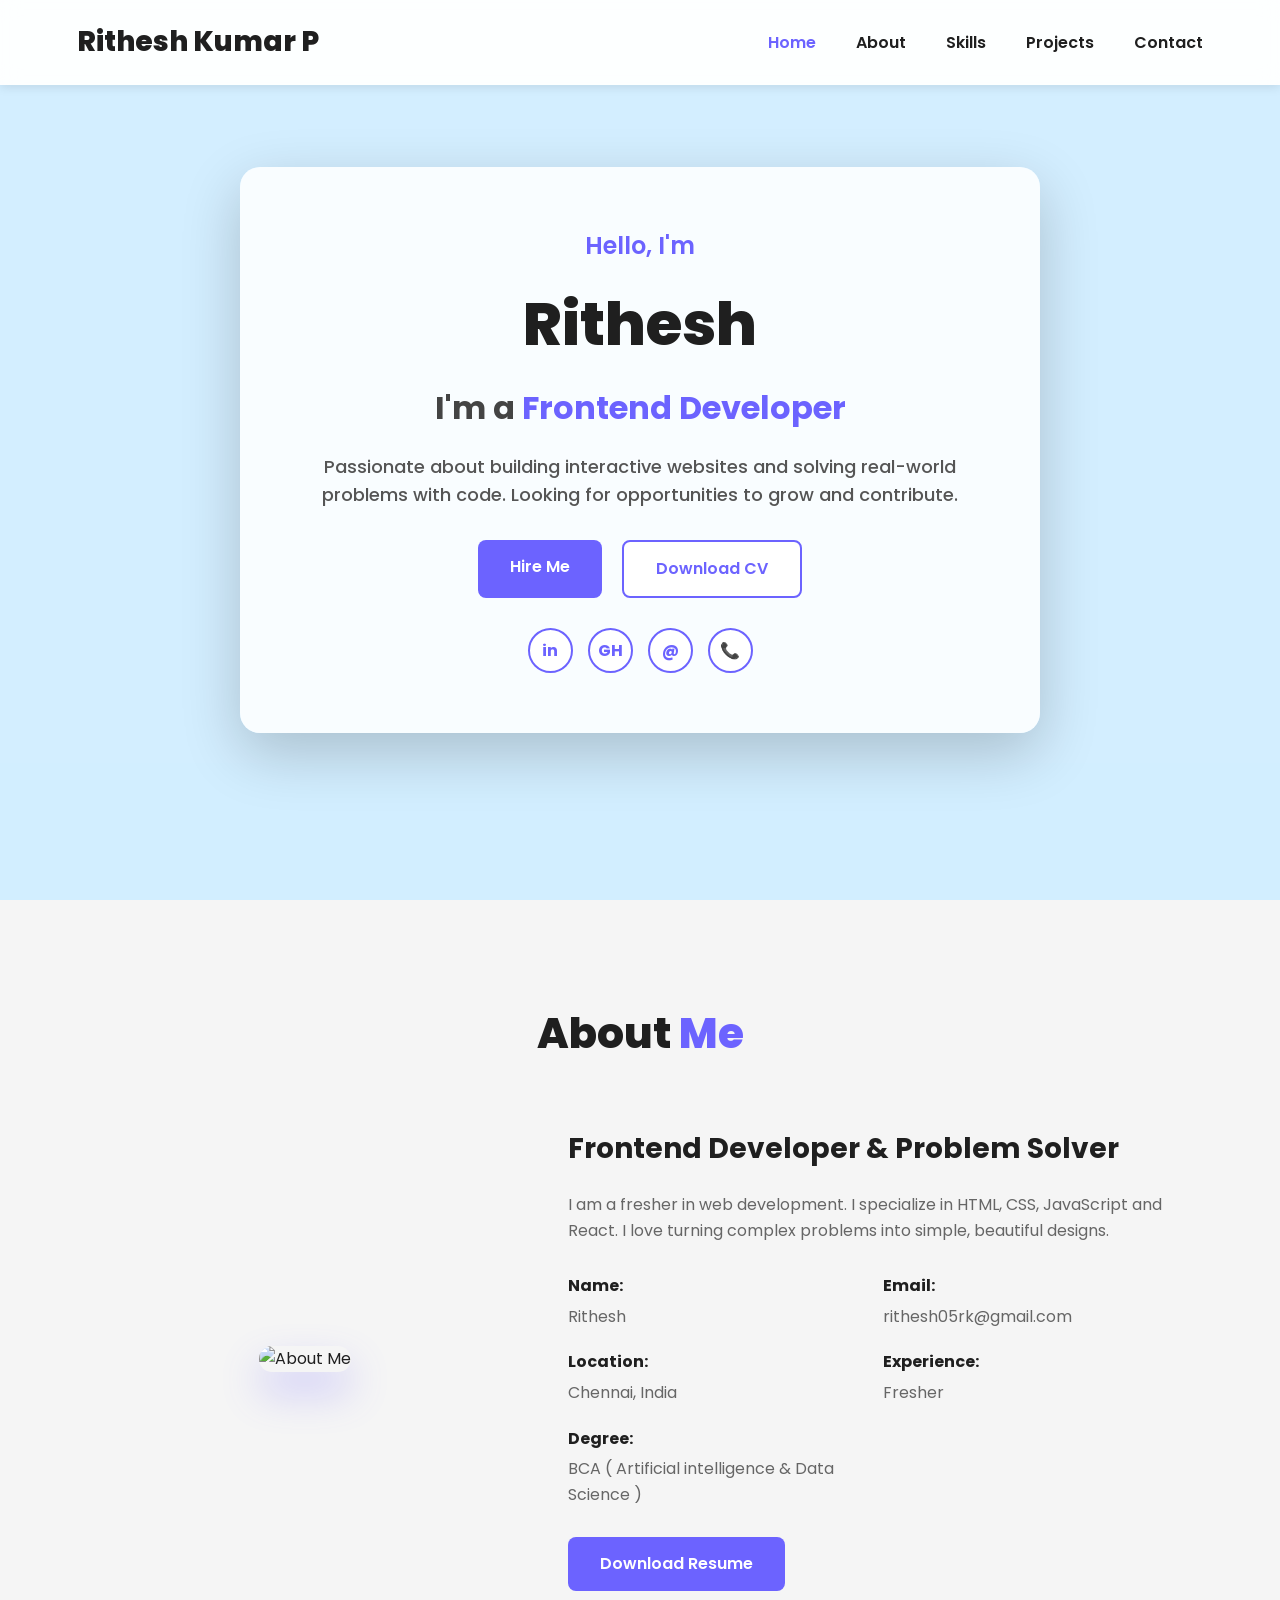
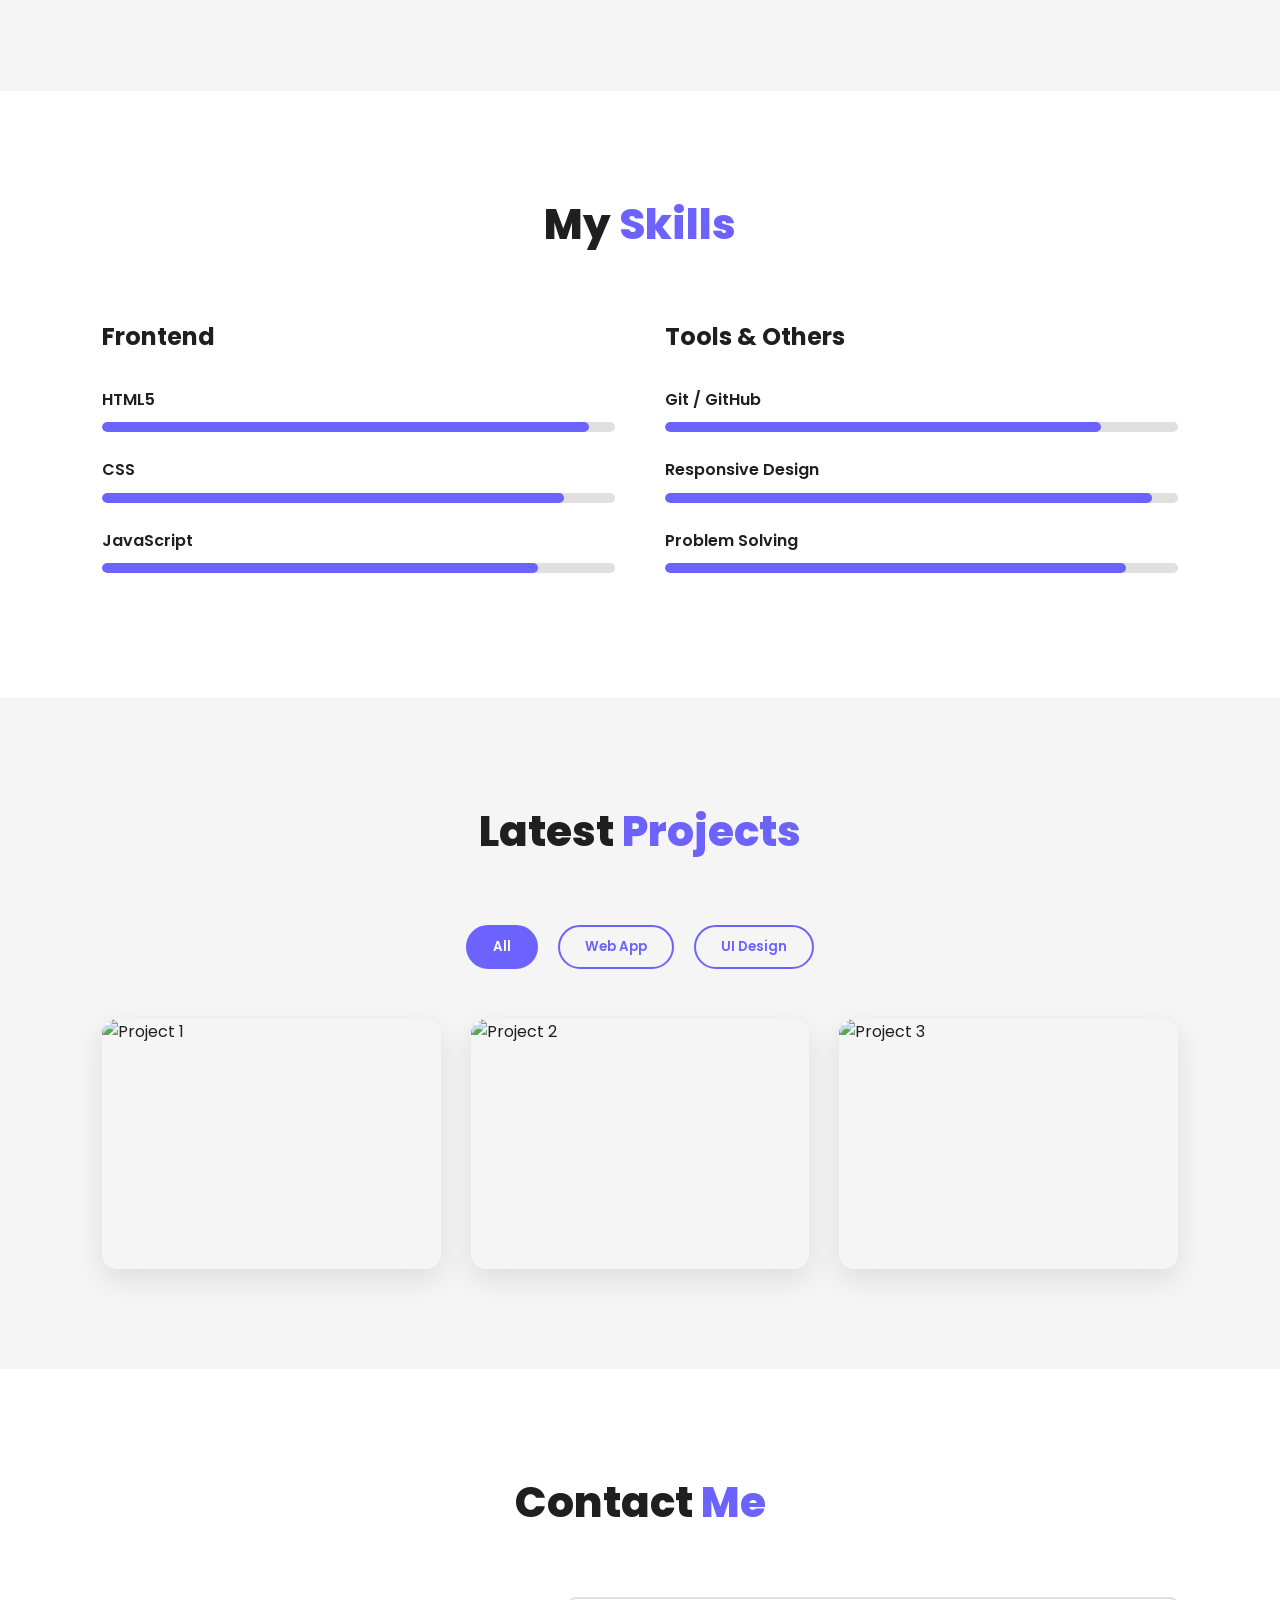
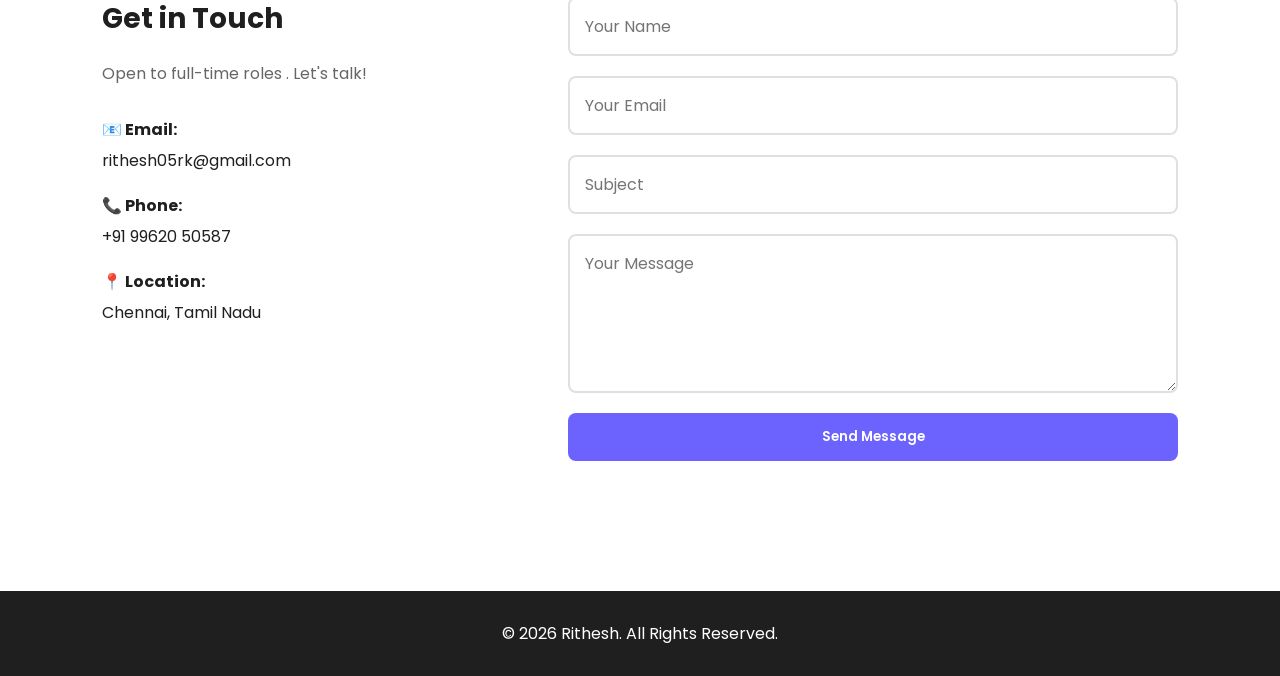
==== index.html @ 279b3d5c "files created'" ====
<!DOCTYPE html>
<html lang="en">
<head>
<meta charset="UTF-8">
<meta name="viewport" content="width=device-width, initial-scale=1.0">
<title>Rithesh - Portfolio</title>
<link rel="stylesheet" href="portfolio.css">
<link href="https://fonts.googleapis.com/css2?family=Poppins:wght@300;400;600;700;800&display=swap" rel="stylesheet">
</head>
<body>


<header>
  <nav>
    <div class="logo">Rithesh Kumar P</div>
    <ul class="nav-links" id="navLinks">
      <li><a href="#home">Home</a></li>
      <li><a href="#about">About</a></li>
      <li><a href="#skills">Skills</a></li>
      <li><a href="#projects">Projects</a></li>
      <li><a href="#contact">Contact</a></li>
    </ul>
    <div class="menu-toggle" id="menuToggle">
      <span></span>
      <span></span>
      <span></span>
    </div>
  </nav>
</header>


<section id="home" class="hero">
  <div class="hero-content">
    <div class="hero-text">
      <h3>Hello, I'm</h3>
      <h1>Rithesh</h1>
      <h2 class="typing-text">I'm a <span id="typing"></span></h2>
      <p>Passionate about building interactive websites and solving real-world problems with code. Looking for opportunities to grow and contribute.</p>
      <div class="hero-btns">
        <a href="#contact" class="btn-primary">Hire Me</a>
        <a href="C:\Users\Vy-Ventures\Downloads\Rithesh .pdf" download class="btn-secondary">Download CV</a>
      </div>
      <div class="social-icons">
        <a href="https://linkedin.com" target="_blank">in</a>
        <a href="https://share.google/DsCliqJvP8yyES0tQ" target="_blank">GH</a>
        <a href="mailto:rithesh05rk@gmail.com">@</a>
        <a href="tel:+919962050587">📞</a>
      </div>
    </div>
  </div>
</section>


<section id="about" class="about">
  <h2 class="section-title">About <span>Me</span></h2>
  <div class="about-content">
    <div class="about-img">
      <img src="c:\Users\Vy-Ventures\Documents\design.css\image\design.html\img\prof img\prof dp.jpg" alt="About Me">
    </div>
    <div class="about-text">
      <h3>Frontend Developer & Problem Solver</h3>
      <p>I am a fresher in web development. I specialize in HTML, CSS, JavaScript and React. I love turning complex problems into simple, beautiful designs.</p>
      
      <div class="info-grid">
        <div class="info-item"><strong>Name:</strong><span>Rithesh</span></div>
        <div class="info-item"><strong>Email:</strong><span>rithesh05rk@gmail.com</span></div>
        <div class="info-item"><strong>Location:</strong><span>Chennai, India</span></div>
        <div class="info-item"><strong>Experience:</strong><span>Fresher</span></div>
        <div class="info-item"><strong>Degree:</strong><span>BCA ( Artificial intelligence & Data Science )</span></div>
      </div>
      <a href="C:\Users\Vy-Ventures\Downloads\Rithesh .pdf" download class="btn-primary">Download Resume</a>
    </div>
  </div>
</section>


<section id="skills" class="skills">
  <h2 class="section-title">My <span>Skills</span></h2>
  <div class="skills-container">
    <div class="skill-box">
      <h3>Frontend</h3>
      <div class="skill-item">
        <p>HTML5</p>
        <div class="progress-bar"><div class="progress" style="width: 95%"></div></div>
      </div>
      <div class="skill-item">
        <p>CSS </p>
        <div class="progress-bar"><div class="progress" style="width: 90%"></div></div>
      </div>
      <div class="skill-item">
        <p>JavaScript</p>
        <div class="progress-bar"><div class="progress" style="width: 85%"></div></div>
      </div>
      
    </div>

    <div class="skill-box">
      <h3>Tools & Others</h3>
      <div class="skill-item">
        <p>Git / GitHub</p>
        <div class="progress-bar"><div class="progress" style="width: 85%"></div></div>
      </div>
      
      <div class="skill-item">
        <p>Responsive Design</p>
        <div class="progress-bar"><div class="progress" style="width: 95%"></div></div>
      </div>
      <div class="skill-item">
        <p>Problem Solving</p>
        <div class="progress-bar"><div class="progress" style="width: 90%"></div></div>
      </div>
    </div>
  </div>
</section>


<section id="projects" class="projects">
  <h2 class="section-title">Latest <span>Projects</span></h2>
  <div class="project-filter">
    <button class="filter-btn active" data-filter="all">All</button>
    <button class="filter-btn" data-filter="web">Web App</button>
    <button class="filter-btn" data-filter="design">UI Design</button>
  </div>
  
  <div class="project-grid">
    <div class="project-card" data-category="web">
      <img src="https://images.unsplash.com/photo-1551650975-87deedd944c3?q=80&w=600&auto=format&fit=crop" alt="Project 1">
      <div class="project-overlay">
        <h3>E-commerce Website</h3>
        <p>React, Firebase, Stripe. Full cart + payment flow built.</p>
        <div class="project-links">
          <a href="#" target="_blank">Live Demo</a>
          <a href="#" target="_blank">GitHub</a>
        </div>
      </div>
    </div>

    <div class="project-card" data-category="web">
      <img src="https://images.unsplash.com/photo-1460925895917-afdab827c52f?q=80&w=600&auto=format&fit=crop" alt="Project 2">
      <div class="project-overlay">
        <h3>Building Materials Site</h3>
        <p>HTML, CSS, JS. SPEC style header + carousel. 95 PageSpeed.</p>
        <div class="project-links">
          <a href="#" target="_blank">Live Demo</a>
          <a href="#" target="_blank">GitHub</a>
        </div>
      </div>
    </div>

    <div class="project-card" data-category="design">
      <img src="https://images.unsplash.com/photo-1581291518857-4e27b48ff24e?q=80&w=600&auto=format&fit=crop" alt="Project 3">
      <div class="project-overlay">
        <h3>Food Delivery App UI</h3>
        <p>Figma design. 20+ screens. Client approved.</p>
        <div class="project-links">
          <a href="#" target="_blank">Figma Link</a>
        </div>
      </div>
    </div>
  </div>
</section>


<section id="contact" class="contact">
  <h2 class="section-title">Contact <span>Me</span></h2>
  <div class="contact-container">
    <div class="contact-info">
      <h3>Get in Touch</h3>
      <p>Open to full-time roles . Let's talk!</p>
      <div class="contact-item"><strong>📧 Email:</strong><span>rithesh05rk@gmail.com</span></div>
      <div class="contact-item"><strong>📞 Phone:</strong><span>+91 99620 50587</span></div>
      <div class="contact-item"><strong>📍 Location:</strong><span>Chennai, Tamil Nadu</span></div>
    </div>
    
    <form class="contact-form" id="contactForm">
      <input type="text" placeholder="Your Name" required>
      <input type="email" placeholder="Your Email" required>
      <input type="text" placeholder="Subject" required>
      <textarea placeholder="Your Message" rows="5" required></textarea>
      <button type="submit" class="btn-primary">Send Message</button>
      <p id="formStatus"></p>
    </form>
  </div>
</section>


<footer>
  <p>© 2026 Rithesh. All Rights Reserved.</p>
  <div class="back-to-top" id="backToTop">↑</div>
</footer>
<script src="portfolio.js"></script>


</body>
</html>
---- portfolio.css ----
* {margin: 0; padding: 0; box-sizing: border-box; font-family: 'Poppins', sans-serif;}
:root {
  --primary: #6C63FF;
  --light-blue: #6CC7FF;
  --dark: #1F1F1F;
  --light: #F5F5F5;
  --gray: #666;
  --white: #FFFFFF;
}
html {scroll-behavior: smooth;}
body {background: var(--white); color: var(--dark); line-height: 1.6;}
img {max-width: 100%; display: block;}
section {padding: 100px 8%;}
.section-title {text-align: center; font-size: 42px; font-weight: 800; margin-bottom: 60px;}
.section-title span {color: var(--primary);}
.btn-primary {
  background: var(--primary); color: var(--white); padding: 14px 32px; border-radius: 8px;
  text-decoration: none; font-weight: 600; display: inline-block; border: none; cursor: pointer; transition: 0.3s;
}
.btn-primary:hover {background: #5548e8; transform: translateY(-2px);}
.btn-secondary {
  background: rgba(255,255,255,0.9); color: var(--primary); padding: 14px 32px; border-radius: 8px;
  text-decoration: none; font-weight: 600; display: inline-block; border: 2px solid var(--primary); transition: 0.3s;
}
.btn-secondary:hover {background: var(--primary); color: var(--white);}


header {
  position: fixed; top: 0; width: 100%; 
  background: rgba(255,255,255,0.95); 
  backdrop-filter: blur(10px); 
  z-index: 1000; 
  box-shadow: 0 2px 10px rgba(0,0,0,0.1);
}
nav {display: flex; justify-content: space-between; align-items: center; padding: 20px 6%;}
.logo {font-size: 28px; font-weight: 800;}
.logo span {color: var(--primary);}
.nav-links {display: flex; list-style: none; gap: 40px;}
.nav-links a {text-decoration: none; color: var(--dark); font-weight: 600; transition: 0.3s;}
.nav-links a:hover,.nav-links a.active {color: var(--primary);}
.menu-toggle {display: none; flex-direction: column; cursor: pointer;}
.menu-toggle span {width: 25px; height: 3px; background: var(--dark); margin: 3px 0; transition: 0.3s;}


.hero {
  min-height: 100vh;
  display: flex;
  align-items: center;
  padding-top: 100px;
  position: relative;
  overflow: hidden;
}

.hero::before {
  content: '';
  position: absolute;
  inset: 0;
  background: url('https://images.unsplash.com/photo-1555066931-4365d14bab8c?q=80&w=1920&auto=format&fit=crop') no-repeat center center/cover;
  z-index: -2;
}

.hero::after {
  content: '';
  position: absolute;
  inset: 0;
  background: rgba(108, 199, 255, 0.3); 
  z-index: -1;
}

.hero-content {
  display: grid; 
  grid-template-columns: 1fr;
  width: 100%;
  position: relative;
  z-index: 1;
  text-align: center;
  max-width: 800px;
  margin: 0 auto;
  background: rgba(255,255,255,0.85);
  padding: 60px 40px;
  border-radius: 20px;
  backdrop-filter: blur(5px);
  box-shadow: 0 20px 60px rgba(0,0,0,0.2);
}

.hero-text h3 {font-size: 24px; color: var(--primary); font-weight: 600;}
.hero-text h1 {font-size: 60px; font-weight: 800; margin: 10px 0; color: var(--dark);}
.hero-text h2 {font-size: 32px; color: #444; margin-bottom: 20px;}
.typing-text span {color: var(--primary);}
.hero-text p {
  margin-bottom: 30px; 
  color: #555; 
  font-weight: 500; 
  font-size: 18px;
}
.hero-btns {display: flex; gap: 20px; margin-bottom: 30px; justify-content: center; flex-wrap: wrap;}
.social-icons {display: flex; gap: 15px; justify-content: center;}
.social-icons a {
  width: 45px; height: 45px; border: 2px solid var(--primary); border-radius: 50%;
  display: flex; align-items: center; justify-content: center; text-decoration: none;
  color: var(--primary); font-weight: 700; transition: 0.3s; background: var(--white);
}
.social-icons a:hover {background: var(--primary); color: var(--white);}


.about {background: var(--light);}
.about-content {display: grid; grid-template-columns: 1fr 1.5fr; gap: 60px; align-items: center;}
.about-img {
  overflow: hidden;
  border-radius: 20px;
  max-width: 400px;
  margin: 0 auto;
  box-shadow: 0 20px 40px rgba(108,99,255,0.3);
}
.about-img img {
  width: 100%;
  height: 100%;
  object-fit: contain;
  
}
.about-text h3 {font-size: 28px; margin-bottom: 20px;}
.about-text p {color: var(--gray); margin-bottom: 30px;}
.info-grid {display: grid; grid-template-columns: 1fr 1fr; gap: 20px; margin-bottom: 30px;}
.info-item strong {display: block; color: var(--dark); margin-bottom: 5px;}
.info-item span {color: var(--gray);}

.skills-container {display: grid; grid-template-columns: 1fr 1fr; gap: 50px;}
.skill-box h3 {font-size: 24px; margin-bottom: 30px;}
.skill-item {margin-bottom: 25px;}
.skill-item p {font-weight: 600; margin-bottom: 10px;}
.progress-bar {width: 100%; height: 10px; background: #e0e0e0; border-radius: 10px; overflow: hidden;}
.progress {height: 100%; background: var(--primary); border-radius: 10px; transition: width 1s ease;}


.projects {background: var(--light);}
.project-filter {display: flex; justify-content: center; gap: 20px; margin-bottom: 50px; flex-wrap: wrap;}
.filter-btn {
  padding: 10px 25px; border: 2px solid var(--primary); background: transparent;
  color: var(--primary); border-radius: 25px; cursor: pointer; font-weight: 600; transition: 0.3s;
}
.filter-btn.active,.filter-btn:hover {background: var(--primary); color: var(--white);}
.project-grid {display: grid; grid-template-columns: repeat(auto-fit, minmax(300px, 1fr)); gap: 30px;}
.project-card {position: relative; border-radius: 15px; overflow: hidden; box-shadow: 0 10px 30px rgba(0,0,0,0.1);}
.project-card img {width: 100%; height: 250px; object-fit: cover;}
.project-overlay {
  position: absolute; inset: 0; background: rgba(108,99,255,0.95); color: var(--white);
  display: flex; flex-direction: column; justify-content: center; align-items: center;
  opacity: 0; transition: 0.3s; padding: 20px; text-align: center;
}
.project-card:hover.project-overlay {opacity: 1;}
.project-overlay h3 {font-size: 24px; margin-bottom: 10px;}
.project-overlay p {margin-bottom: 20px; font-size: 14px;}
.project-links {display: flex; gap: 15px;}
.project-links a {
  padding: 8px 20px; background: var(--white); color: var(--primary);
  text-decoration: none; border-radius: 5px; font-weight: 600; font-size: 14px;
}


.contact-container {display: grid; grid-template-columns: 1fr 1.5fr; gap: 60px;}
.contact-info h3 {font-size: 28px; margin-bottom: 20px;}
.contact-info p {color: var(--gray); margin-bottom: 30px;}
.contact-item {margin-bottom: 20px;}
.contact-item strong {display: block; margin-bottom: 5px;}
.contact-form {display: flex; flex-direction: column; gap: 20px;}
.contact-form input,.contact-form textarea {
  padding: 15px; border: 2px solid #e0e0e0; border-radius: 8px; font-size: 16px; font-family: inherit;
}
.contact-form input:focus,.contact-form textarea:focus {outline: none; border-color: var(--primary);}
#formStatus {color: var(--primary); font-weight: 600; margin-top: 10px;}


footer {background: var(--dark); color: var(--white); text-align: center; padding: 30px 8%; position: relative;}
.back-to-top {
  position: absolute; right: 8%; top: -25px; width: 50px; height: 50px; background: var(--primary);
  border-radius: 50%; display: flex; align-items: center; justify-content: center;
  font-size: 24px; cursor: pointer; transition: 0.3s; opacity: 0;
}
.back-to-top:hover {transform: translateY(-5px);}


@media (max-width: 991px) {
 .menu-toggle {display: flex;}
 .nav-links {
    position: absolute; top: 100%; left: 0; width: 100%; background: var(--white);
    flex-direction: column; padding: 20px; box-shadow: 0 10px 20px rgba(0,0,0,0.1);
    transform: translateY(-150%); transition: 0.3s;
  }
 .nav-links.active {transform: translateY(0);}
 .about-content,.skills-container,.contact-container {grid-template-columns: 1fr;}
 .hero-text h1 {font-size: 42px;}
 .hero-text h2 {font-size: 24px;}
  section {padding: 80px 5%;}
 .info-grid {grid-template-columns: 1fr;}
 .hero-content {padding: 40px 25px;}
}

@media (max-width: 576px) {
 .hero-text h1 {font-size: 36px;}
 .hero-text h2 {font-size: 20px;}
 .hero-btns {flex-direction: column; align-items: center;}
 .section-title {font-size: 32px;}
 .hero-content {padding: 30px 20px;}
}
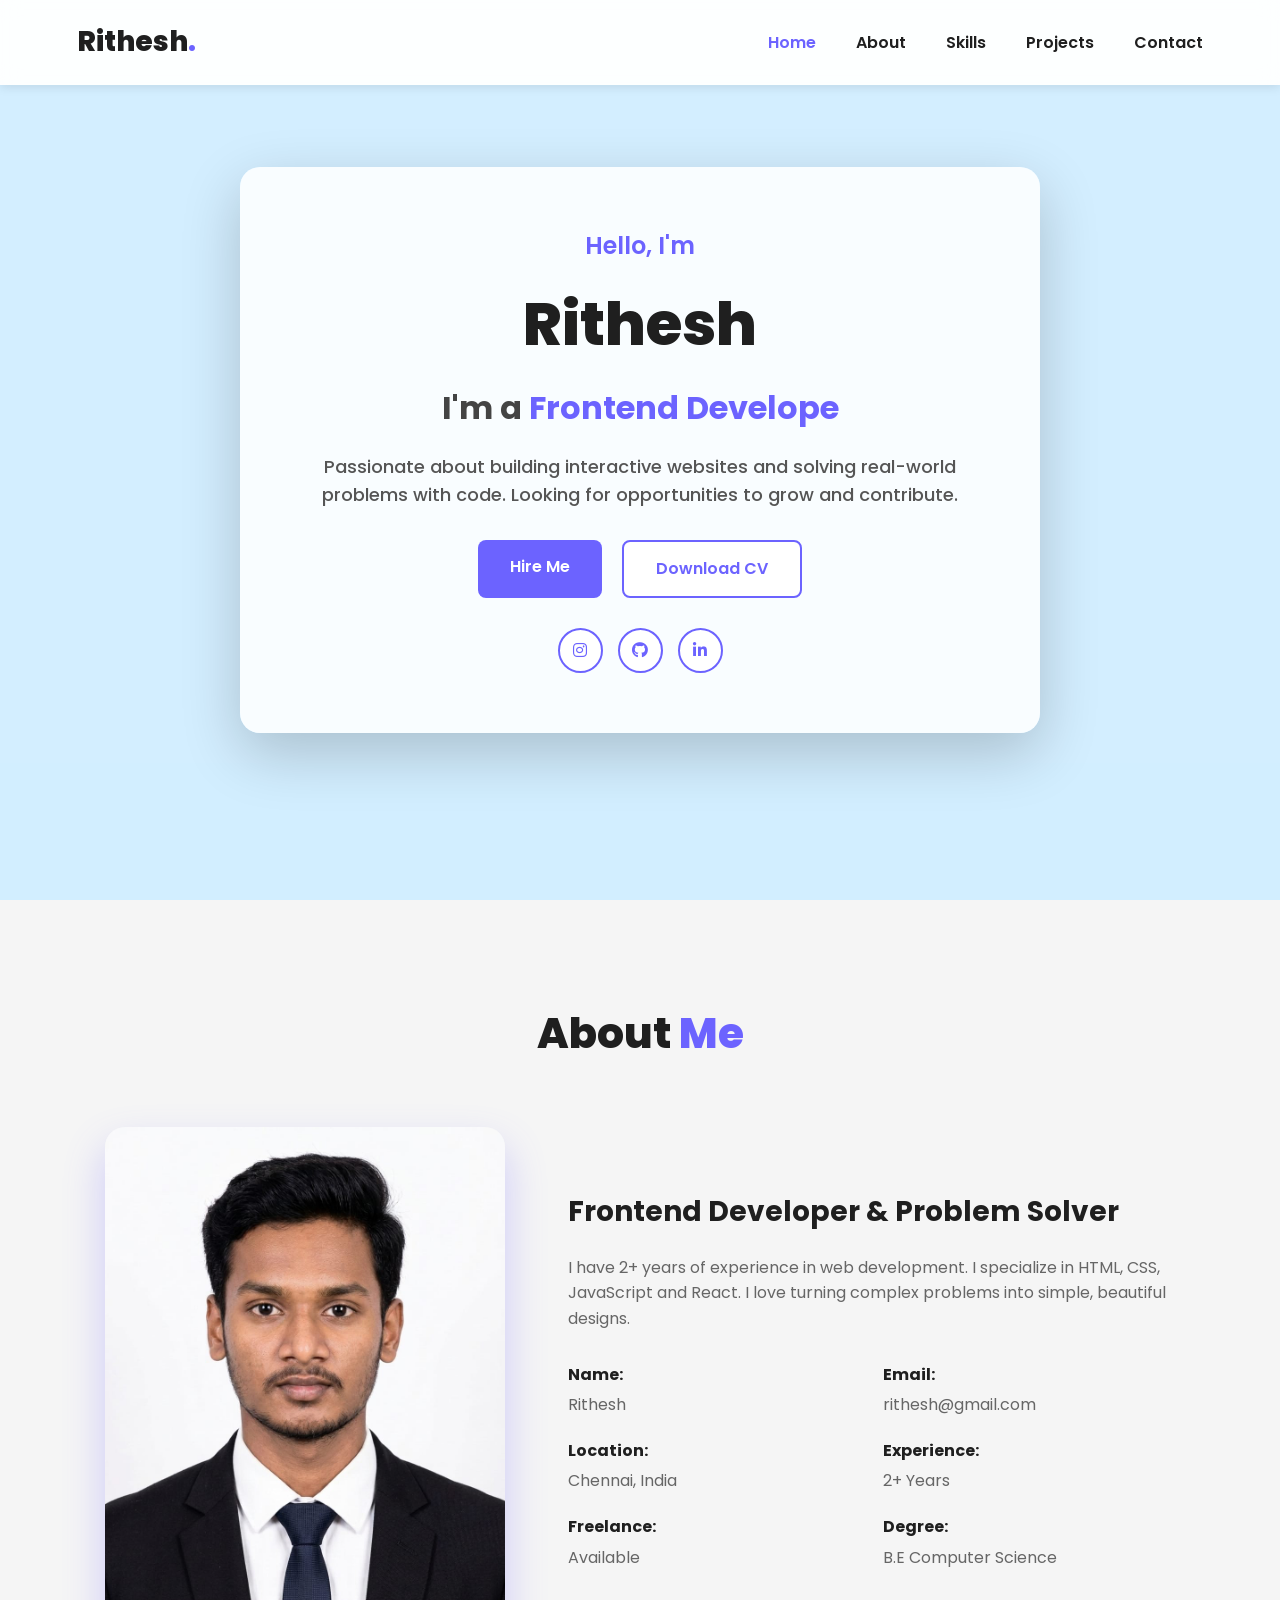
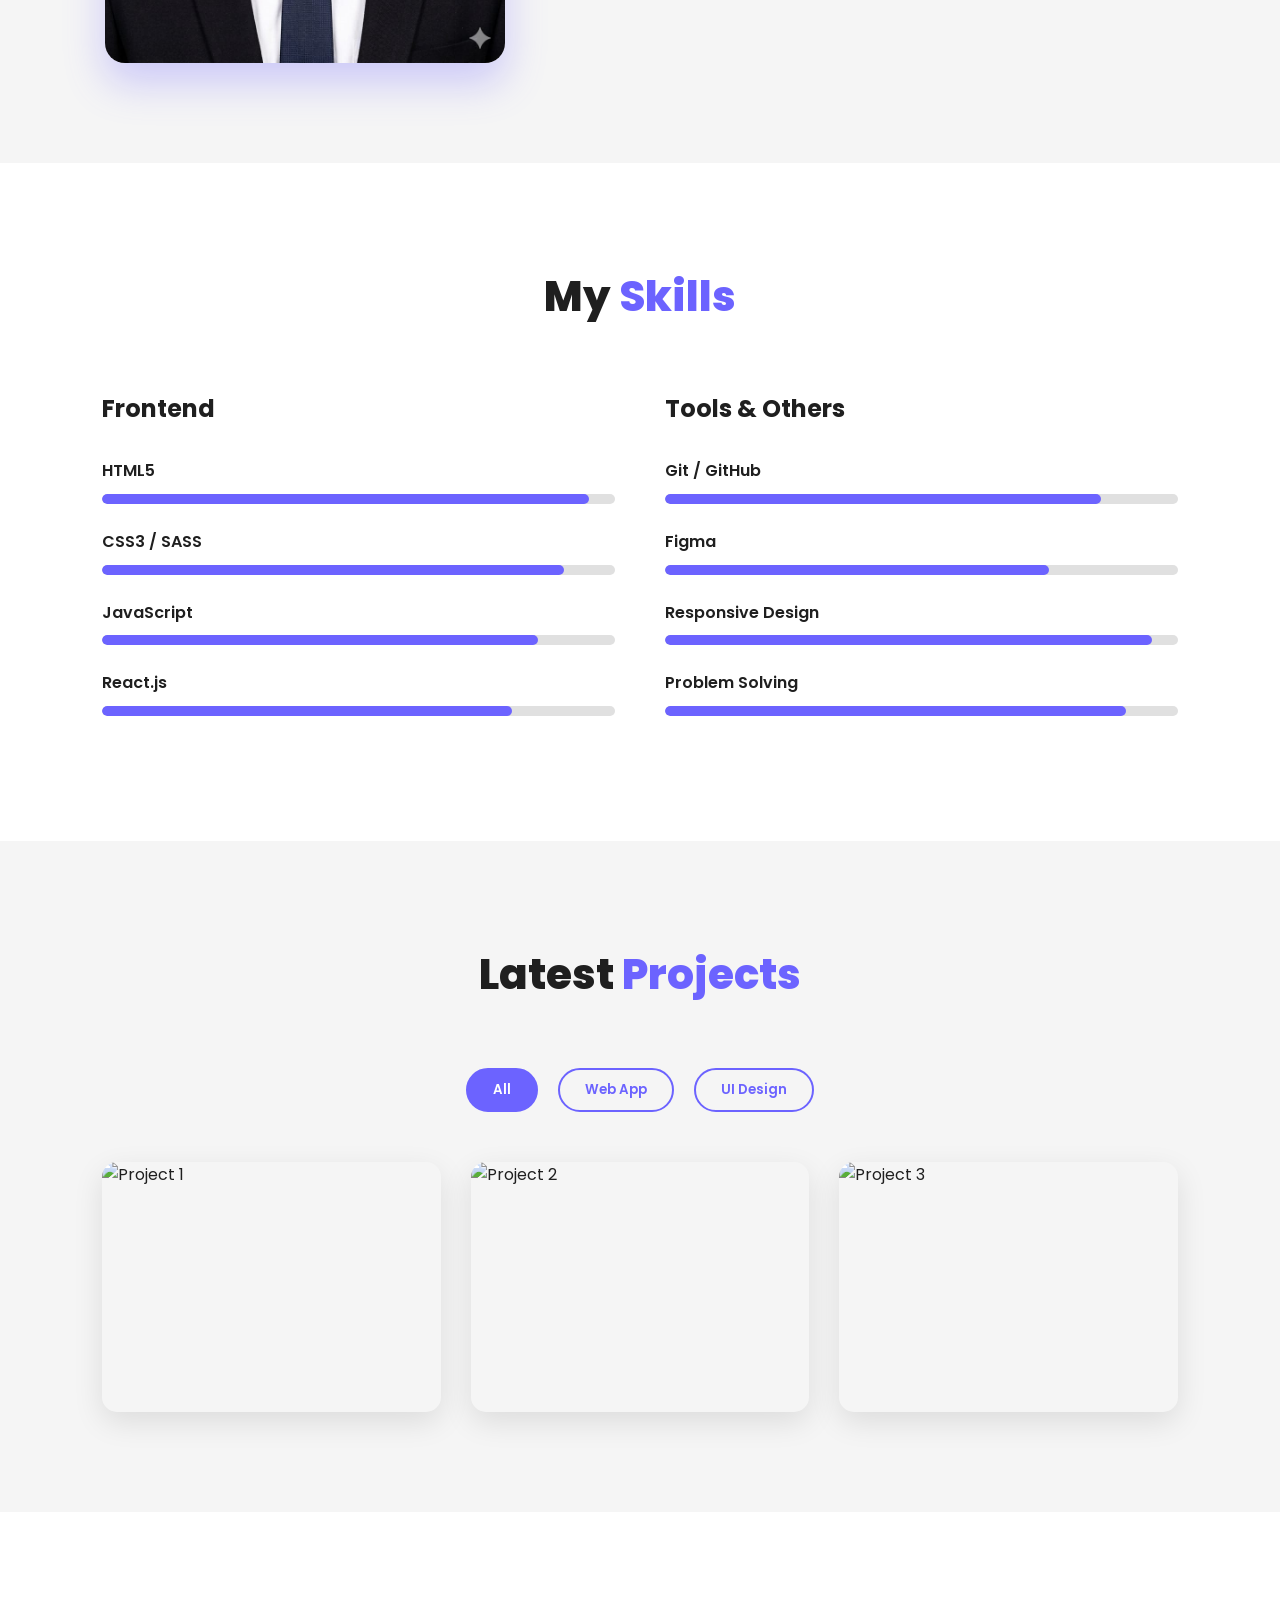
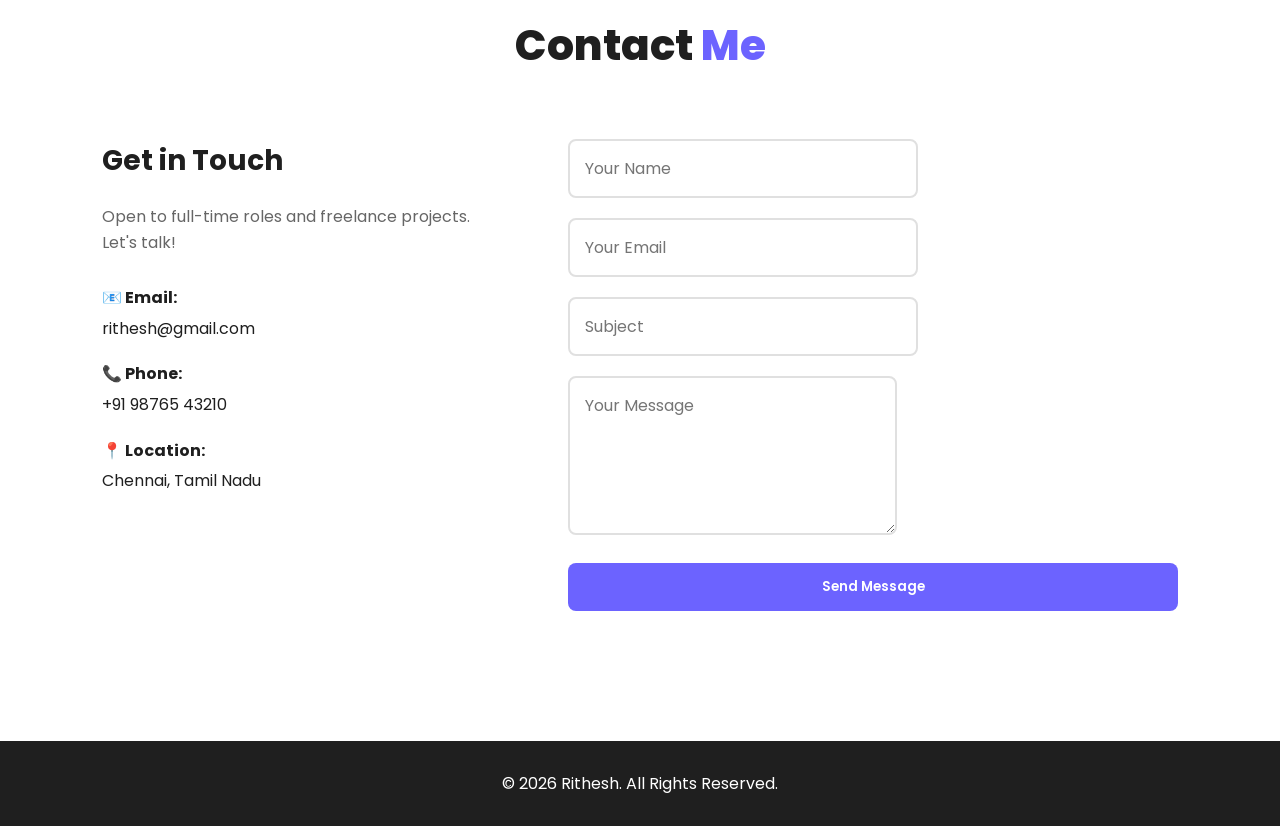
==== commit f794ce28: "updated" ====
--- a/index.html
+++ b/index.html
@@ -6,13 +6,15 @@
 <title>Rithesh - Portfolio</title>
 <link rel="stylesheet" href="portfolio.css">
 <link href="https://fonts.googleapis.com/css2?family=Poppins:wght@300;400;600;700;800&display=swap" rel="stylesheet">
+
+<link rel="stylesheet" href="https://cdnjs.cloudflare.com/ajax/libs/font-awesome/6.5.1/css/all.min.css">
 </head>
 <body>
 
 
 <header>
   <nav>
-    <div class="logo">Rithesh Kumar P</div>
+    <div class="logo">Rithesh<span>.</span></div>
     <ul class="nav-links" id="navLinks">
       <li><a href="#home">Home</a></li>
       <li><a href="#about">About</a></li>
@@ -38,13 +40,19 @@
       <p>Passionate about building interactive websites and solving real-world problems with code. Looking for opportunities to grow and contribute.</p>
       <div class="hero-btns">
         <a href="#contact" class="btn-primary">Hire Me</a>
-        <a href="C:\Users\Vy-Ventures\Downloads\Rithesh .pdf" download class="btn-secondary">Download CV</a>
+        <a href="C:\Users\Vy-Ventures\Downloads\Rithesh  (5).pdf" download class="btn-secondary">Download CV</a>
       </div>
       <div class="social-icons">
-        <a href="https://linkedin.com" target="_blank">in</a>
-        <a href="https://share.google/DsCliqJvP8yyES0tQ" target="_blank">GH</a>
-        <a href="mailto:rithesh05rk@gmail.com">@</a>
-        <a href="tel:+919962050587">📞</a>
+       
+        <a href="https://www.instagram.com/rithez_07?igsh=MXFleWNiZ24waTYzaQ==" target="_blank" title="Instagram">
+          <i class="fab fa-instagram"></i>
+        </a>
+        <a href="https://ritheshkumar5.github.io/MyPortfolio/" target="_blank" title="GitHub">
+          <i class="fab fa-github"></i>
+        </a>
+        <a href="https://linkedin.com/in/rithesh" target="_blank" title="LinkedIn">
+          <i class="fab fa-linkedin-in"></i>
+        </a>
       </div>
     </div>
   </div>
@@ -55,21 +63,20 @@
   <h2 class="section-title">About <span>Me</span></h2>
   <div class="about-content">
     <div class="about-img">
-      <img src="c:\Users\Vy-Ventures\Documents\design.css\image\design.html\img\prof img\prof dp.jpg" alt="About Me">
+      <img src="prof img\prof dp.jpg" alt="About Me">
     </div>
     <div class="about-text">
       <h3>Frontend Developer & Problem Solver</h3>
-      <p>I am a fresher in web development. I specialize in HTML, CSS, JavaScript and React. I love turning complex problems into simple, beautiful designs.</p>
-      
+      <p>I have 2+ years of experience in web development. I specialize in HTML, CSS, JavaScript and React. I love turning complex problems into simple, beautiful designs.</p>
+
       <div class="info-grid">
         <div class="info-item"><strong>Name:</strong><span>Rithesh</span></div>
-        <div class="info-item"><strong>Email:</strong><span>rithesh05rk@gmail.com</span></div>
+        <div class="info-item"><strong>Email:</strong><span>rithesh@gmail.com</span></div>
         <div class="info-item"><strong>Location:</strong><span>Chennai, India</span></div>
-        <div class="info-item"><strong>Experience:</strong><span>Fresher</span></div>
-        <div class="info-item"><strong>Degree:</strong><span>BCA ( Artificial intelligence & Data Science )</span></div>
-      </div>
-      <a href="C:\Users\Vy-Ventures\Downloads\Rithesh .pdf" download class="btn-primary">Download Resume</a>
-    </div>
+        <div class="info-item"><strong>Experience:</strong><span>2+ Years</span></div>
+        <div class="info-item"><strong>Freelance:</strong><span>Available</span></div>
+        <div class="info-item"><strong>Degree:</strong><span>B.E Computer Science</span></div>
+      
   </div>
 </section>
 
@@ -84,14 +91,17 @@
         <div class="progress-bar"><div class="progress" style="width: 95%"></div></div>
       </div>
       <div class="skill-item">
-        <p>CSS </p>
+        <p>CSS3 / SASS</p>
         <div class="progress-bar"><div class="progress" style="width: 90%"></div></div>
       </div>
       <div class="skill-item">
         <p>JavaScript</p>
         <div class="progress-bar"><div class="progress" style="width: 85%"></div></div>
       </div>
-      
+      <div class="skill-item">
+        <p>React.js</p>
+        <div class="progress-bar"><div class="progress" style="width: 80%"></div></div>
+      </div>
     </div>
 
     <div class="skill-box">
@@ -100,7 +110,10 @@
         <p>Git / GitHub</p>
         <div class="progress-bar"><div class="progress" style="width: 85%"></div></div>
       </div>
-      
+      <div class="skill-item">
+        <p>Figma</p>
+        <div class="progress-bar"><div class="progress" style="width: 75%"></div></div>
+      </div>
       <div class="skill-item">
         <p>Responsive Design</p>
         <div class="progress-bar"><div class="progress" style="width: 95%"></div></div>
@@ -121,7 +134,7 @@
     <button class="filter-btn" data-filter="web">Web App</button>
     <button class="filter-btn" data-filter="design">UI Design</button>
   </div>
-  
+
   <div class="project-grid">
     <div class="project-card" data-category="web">
       <img src="https://images.unsplash.com/photo-1551650975-87deedd944c3?q=80&w=600&auto=format&fit=crop" alt="Project 1">
@@ -160,23 +173,35 @@
   </div>
 </section>
 
-
 <section id="contact" class="contact">
   <h2 class="section-title">Contact <span>Me</span></h2>
   <div class="contact-container">
     <div class="contact-info">
       <h3>Get in Touch</h3>
-      <p>Open to full-time roles . Let's talk!</p>
-      <div class="contact-item"><strong>📧 Email:</strong><span>rithesh05rk@gmail.com</span></div>
-      <div class="contact-item"><strong>📞 Phone:</strong><span>+91 99620 50587</span></div>
+      <p>Open to full-time roles and freelance projects. Let's talk!</p>
+      <div class="contact-item"><strong>📧 Email:</strong><span>rithesh@gmail.com</span></div>
+      <div class="contact-item"><strong>📞 Phone:</strong><span>+91 98765 43210</span></div>
       <div class="contact-item"><strong>📍 Location:</strong><span>Chennai, Tamil Nadu</span></div>
     </div>
+
     
-    <form class="contact-form" id="contactForm">
-      <input type="text" placeholder="Your Name" required>
-      <input type="email" placeholder="Your Email" required>
-      <input type="text" placeholder="Subject" required>
-      <textarea placeholder="Your Message" rows="5" required></textarea>
+    <form class="contact-form" id="contactForm" novalidate>
+      <div class="form-group">
+        <input type="text" id="name" placeholder="Your Name">
+        <span class="error-msg" id="nameError"></span>
+      </div>
+      <div class="form-group">
+        <input type="email" id="email" placeholder="Your Email">
+        <span class="error-msg" id="emailError"></span>
+      </div>
+      <div class="form-group">
+        <input type="text" id="subject" placeholder="Subject">
+        <span class="error-msg" id="subjectError"></span>
+      </div>
+      <div class="form-group">
+        <textarea id="message" placeholder="Your Message" rows="5"></textarea>
+        <span class="error-msg" id="messageError"></span>
+      </div>
       <button type="submit" class="btn-primary">Send Message</button>
       <p id="formStatus"></p>
     </form>
@@ -188,8 +213,7 @@
   <p>© 2026 Rithesh. All Rights Reserved.</p>
   <div class="back-to-top" id="backToTop">↑</div>
 </footer>
+
 <script src="portfolio.js"></script>
-
-
 </body>
 </html>
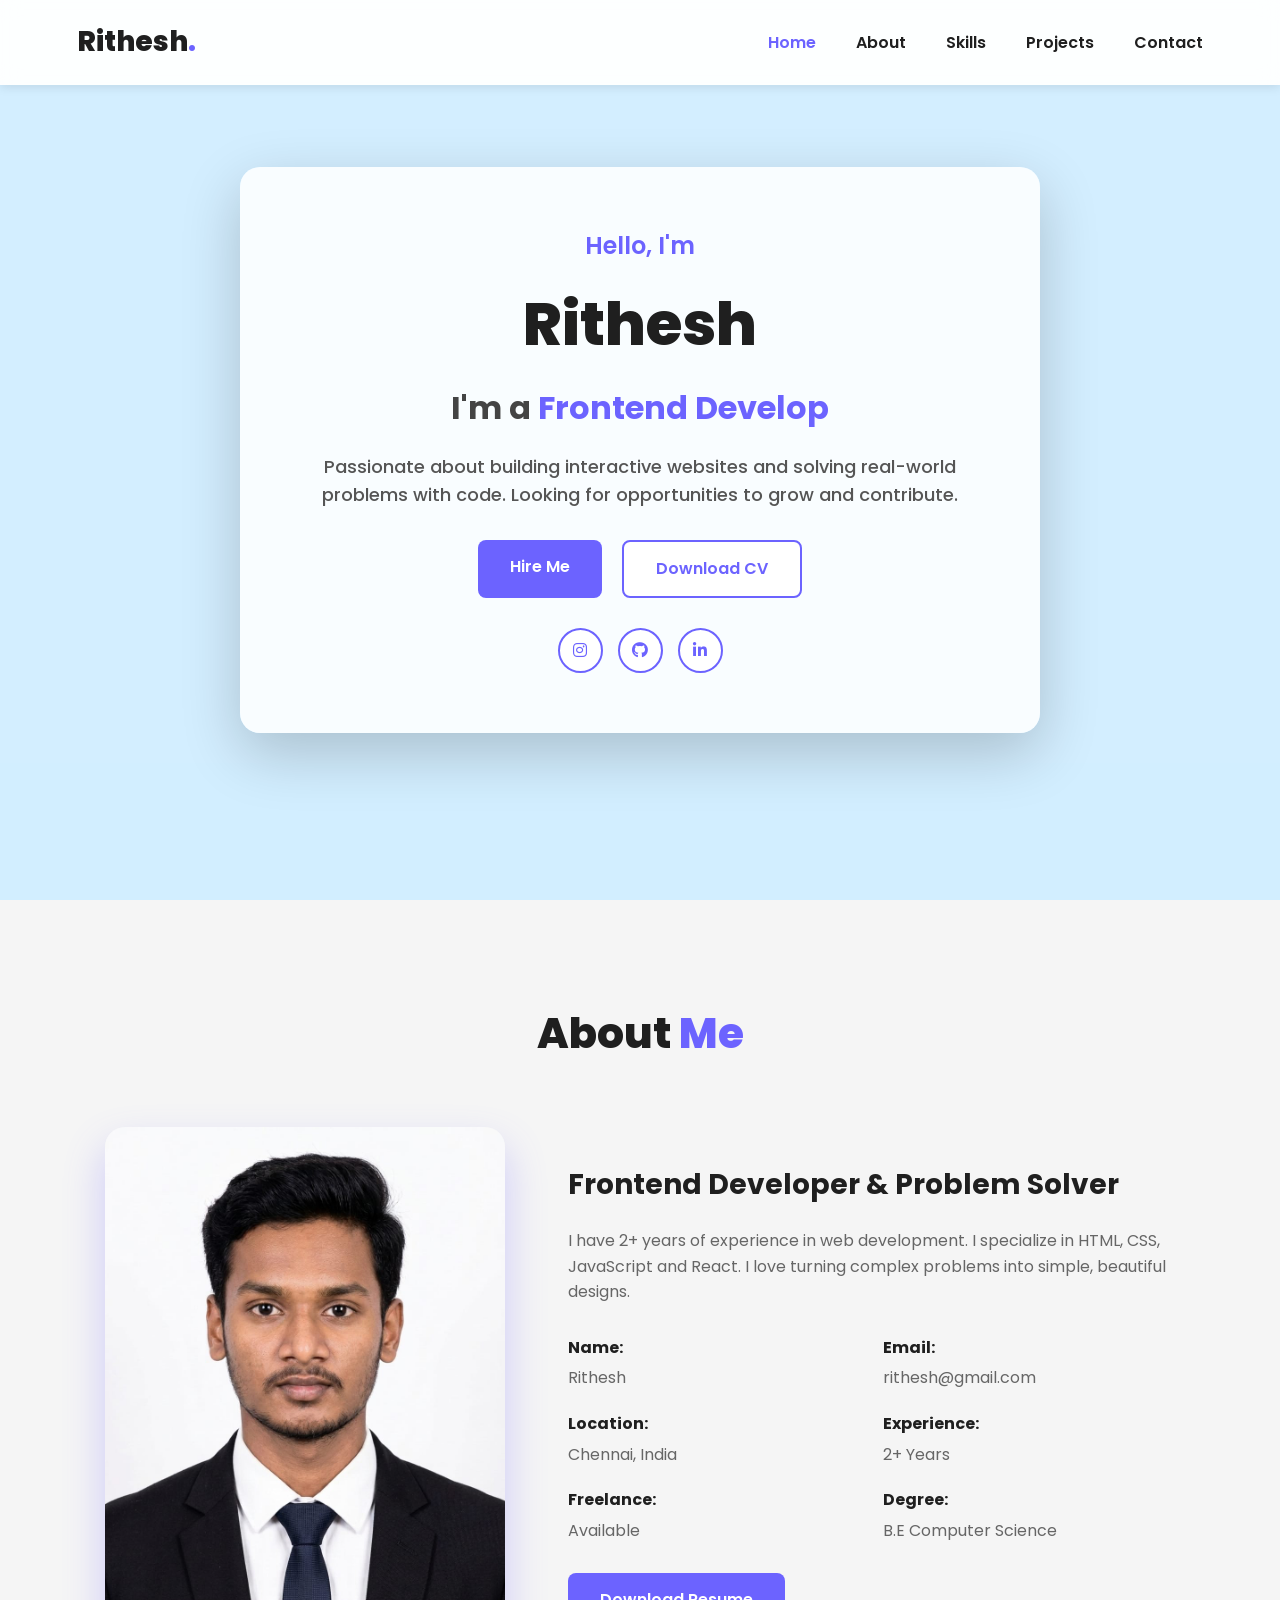
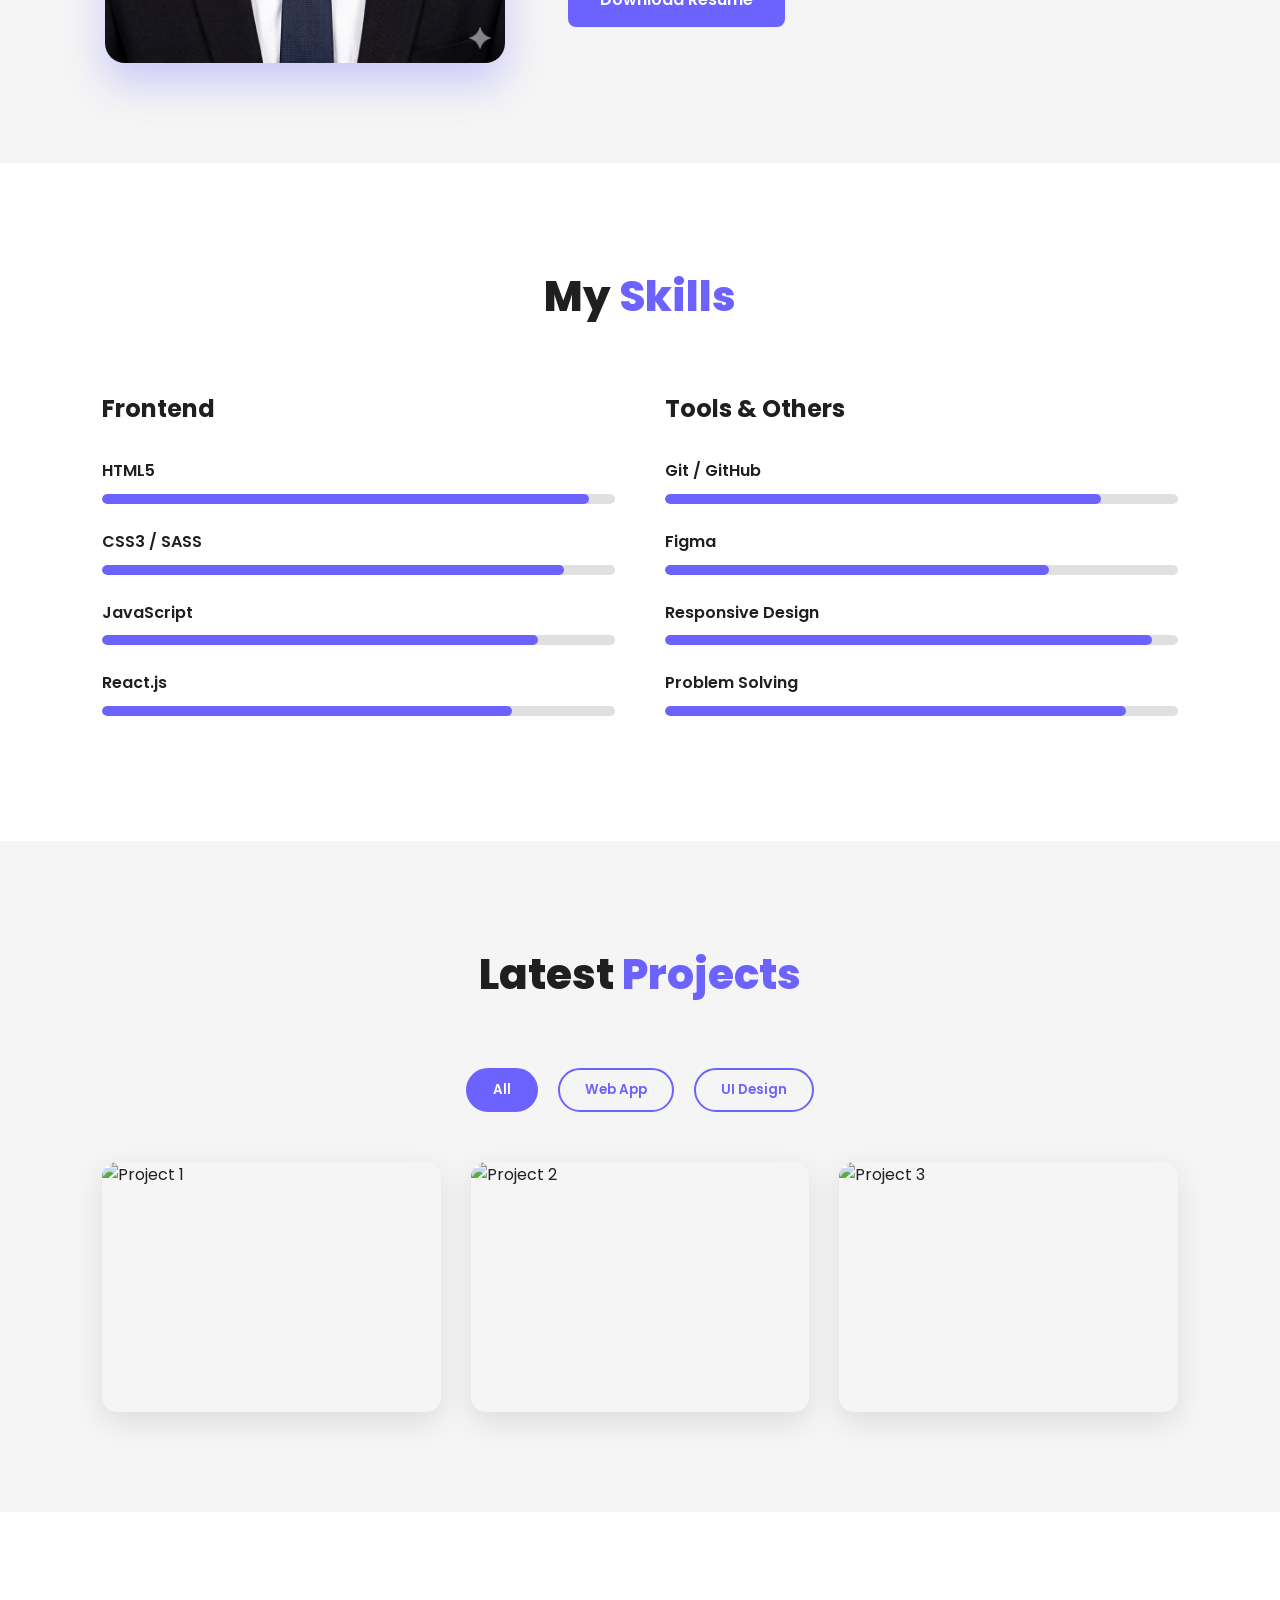
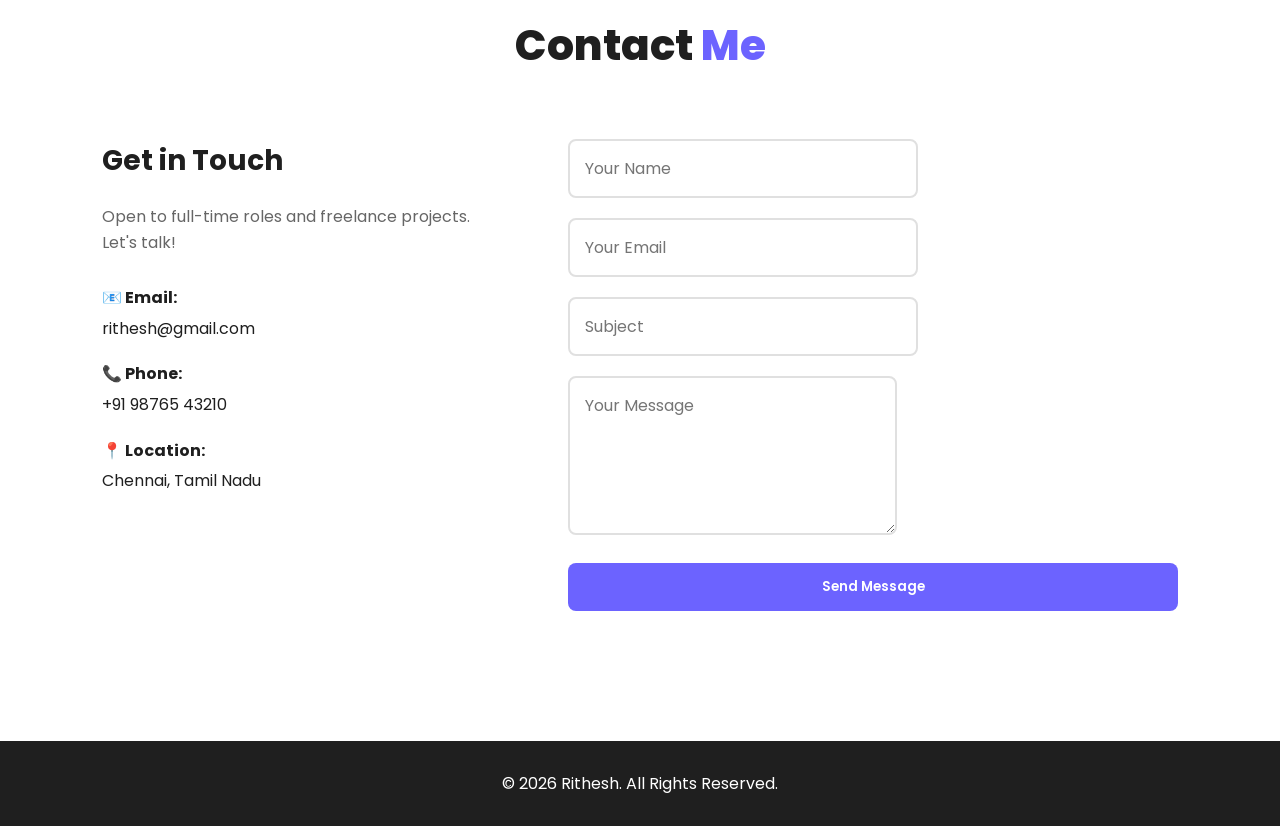
==== commit 901886bf: "updated" ====
--- a/index.html
+++ b/index.html
@@ -40,7 +40,7 @@
       <p>Passionate about building interactive websites and solving real-world problems with code. Looking for opportunities to grow and contribute.</p>
       <div class="hero-btns">
         <a href="#contact" class="btn-primary">Hire Me</a>
-        <a href="C:\Users\Vy-Ventures\Downloads\Rithesh  (5).pdf" download class="btn-secondary">Download CV</a>
+        <a href="C:\Users\Vy-Ventures\Documents\design.css\image\design.html\img\MyPortfolio\prof img\resume.png" download class="btn-secondary">Download CV</a>
       </div>
       <div class="social-icons">
        
@@ -76,7 +76,9 @@
         <div class="info-item"><strong>Experience:</strong><span>2+ Years</span></div>
         <div class="info-item"><strong>Freelance:</strong><span>Available</span></div>
         <div class="info-item"><strong>Degree:</strong><span>B.E Computer Science</span></div>
-      
+      </div>
+      <a href="C:\Users\Vy-Ventures\Downloads\Rithesh  (5).pdf" download class="btn-primary">Download Resume</a>
+    </div>
   </div>
 </section>
 
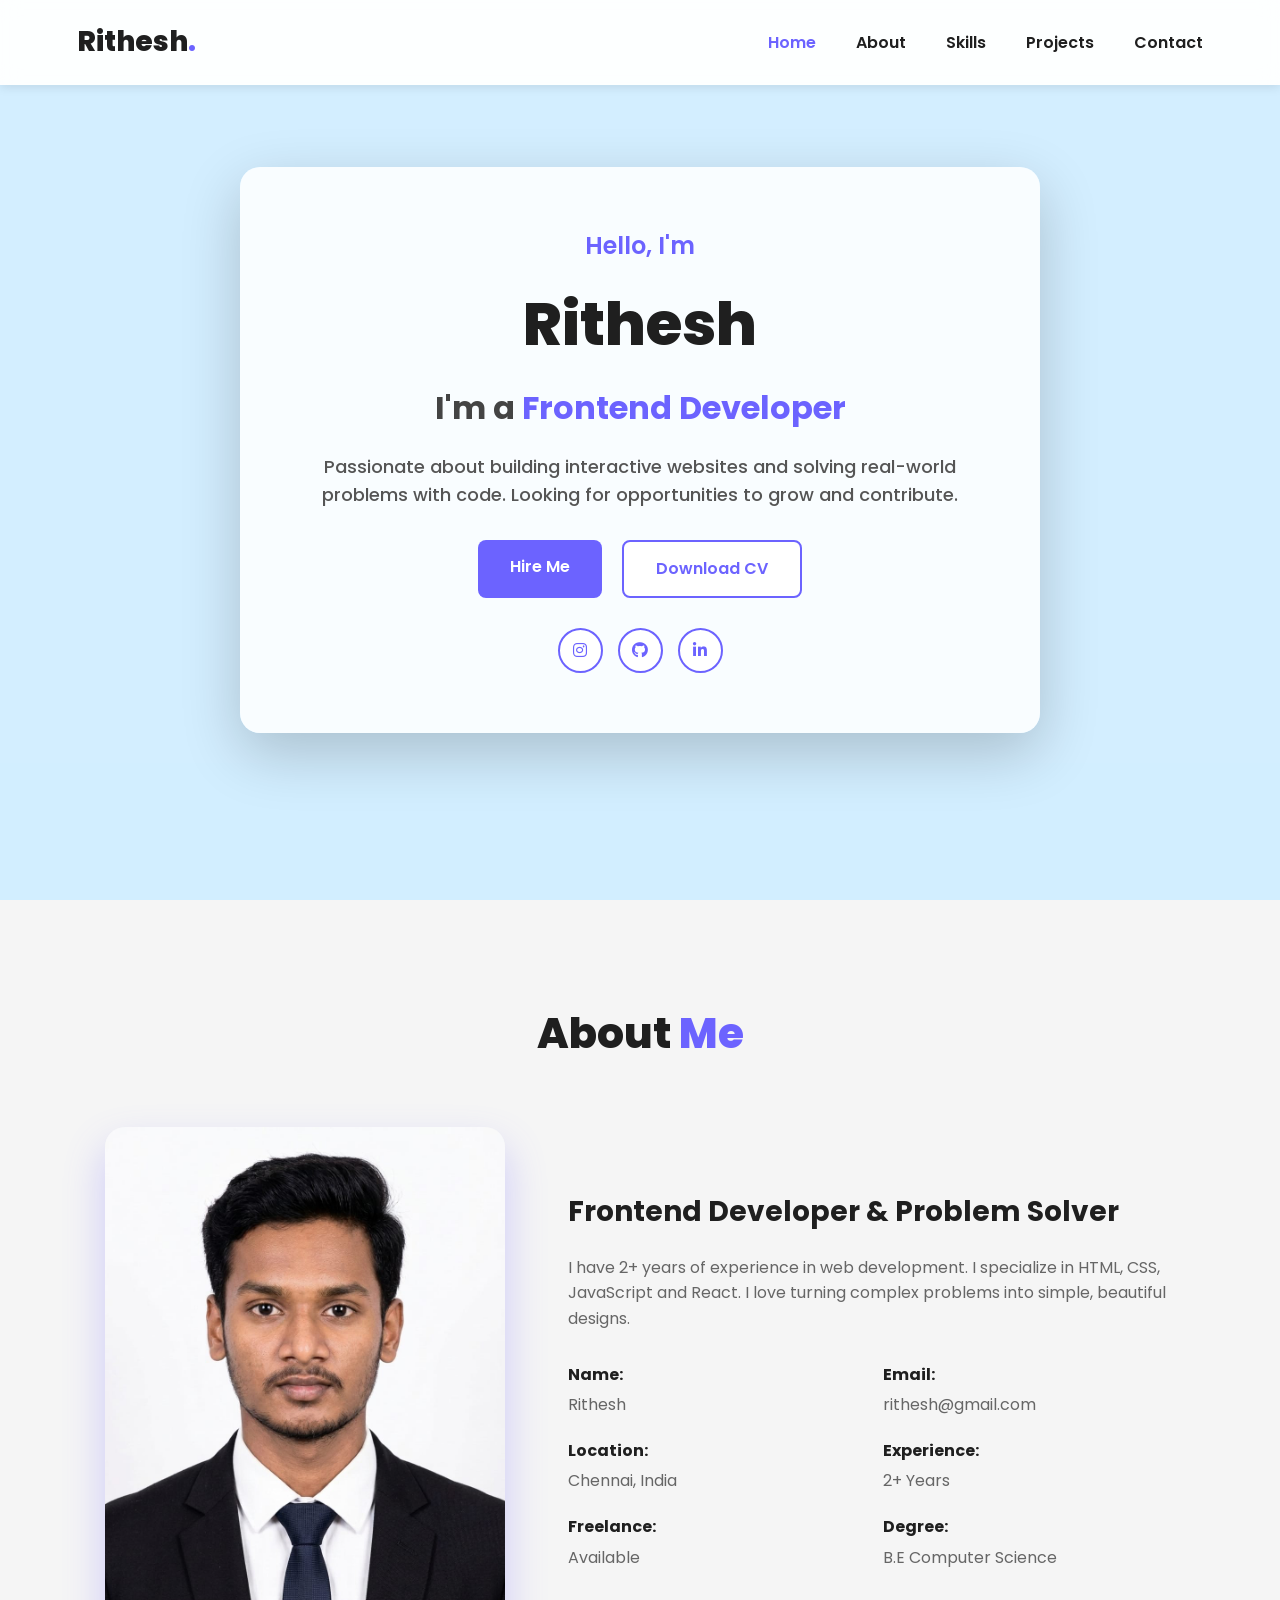
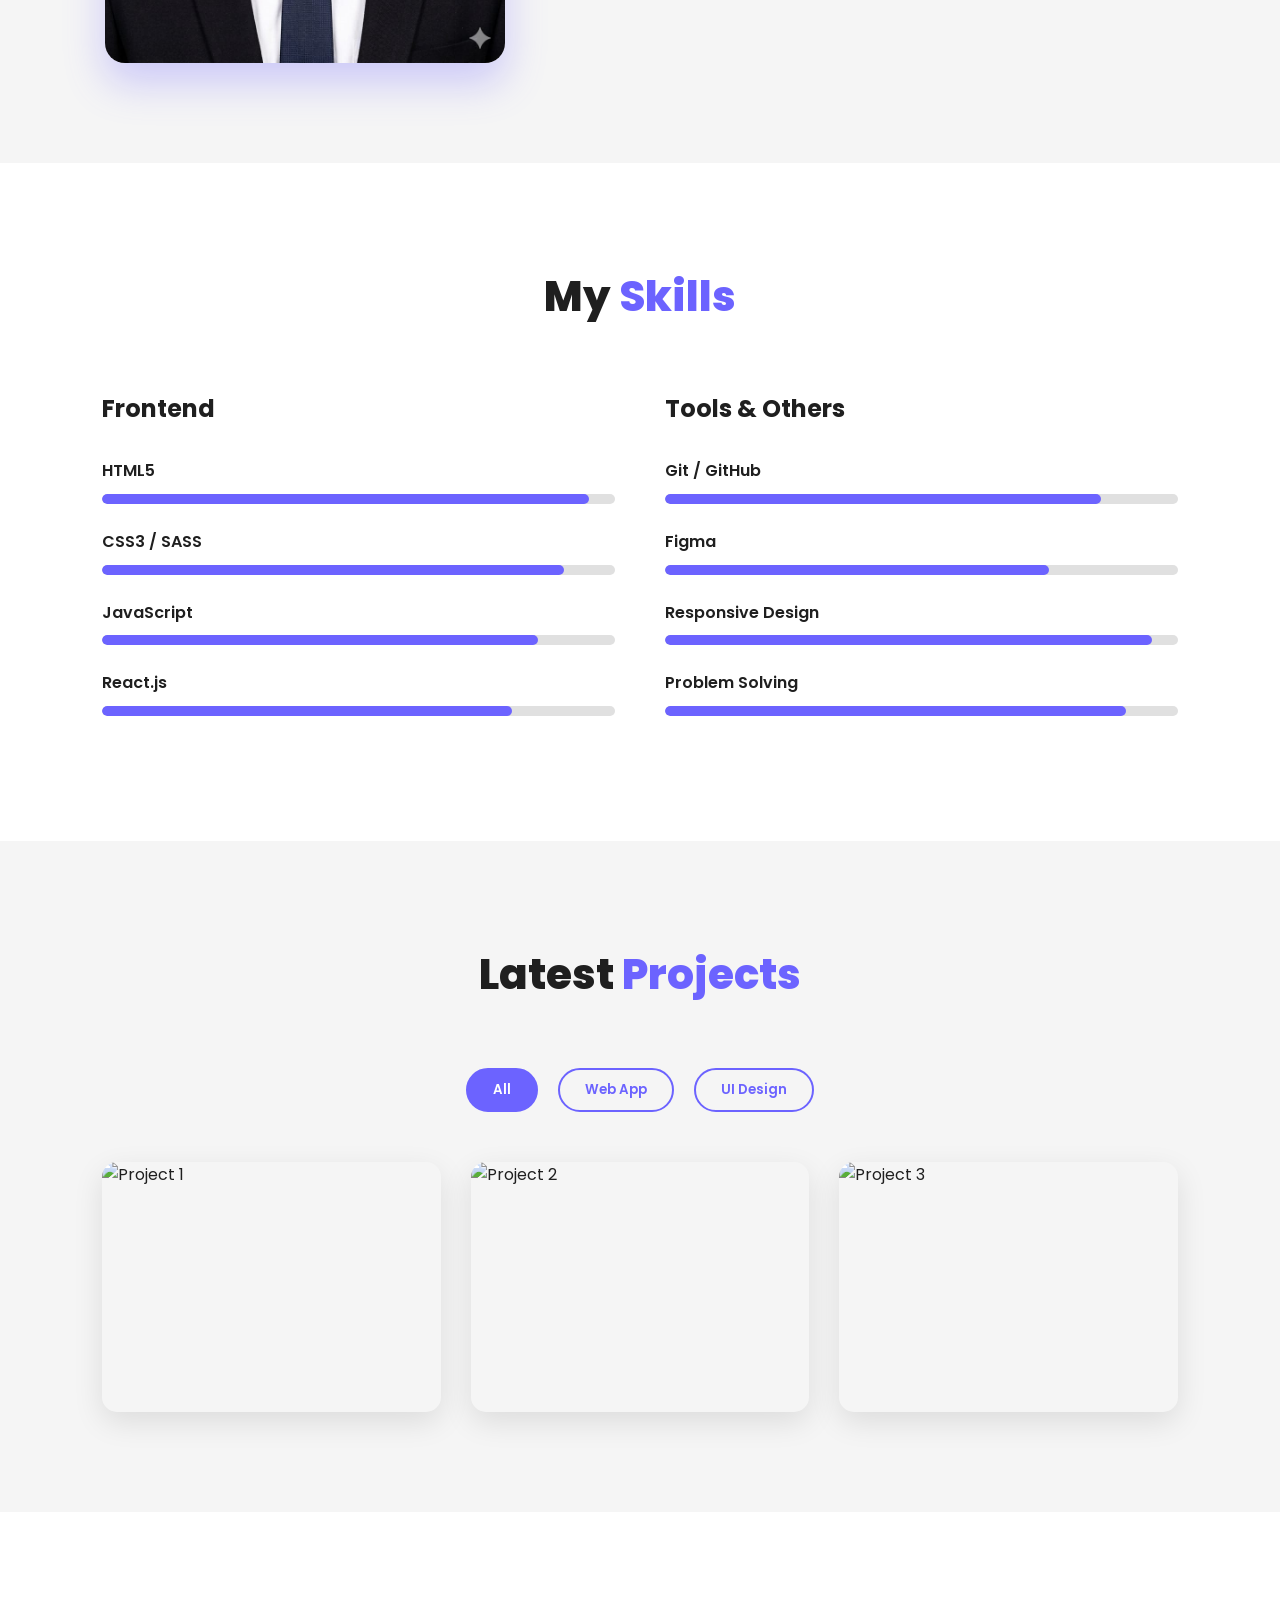
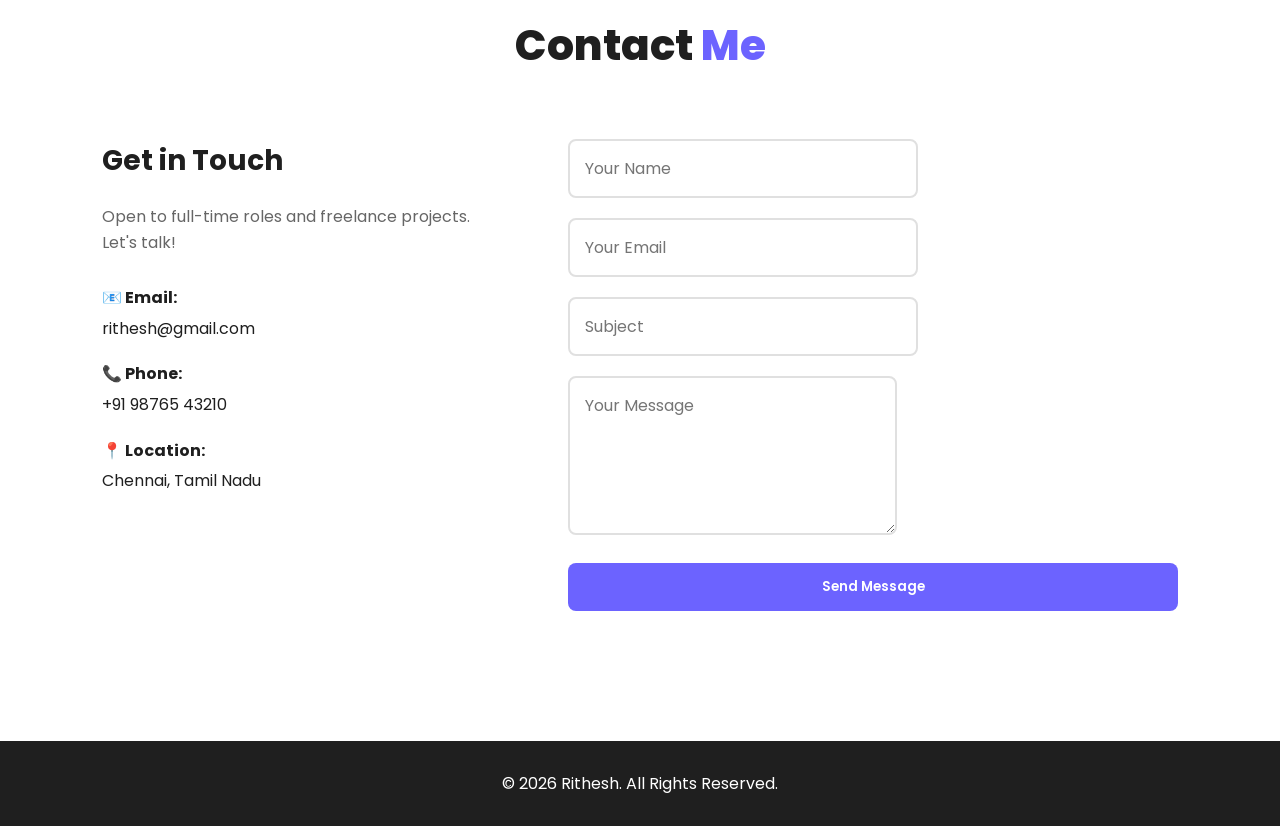
==== commit 6d6480c7: "updated" ====
--- a/index.html
+++ b/index.html
@@ -40,7 +40,7 @@
       <p>Passionate about building interactive websites and solving real-world problems with code. Looking for opportunities to grow and contribute.</p>
       <div class="hero-btns">
         <a href="#contact" class="btn-primary">Hire Me</a>
-        <a href="C:\Users\Vy-Ventures\Documents\design.css\image\design.html\img\MyPortfolio\prof img\resume.png" download class="btn-secondary">Download CV</a>
+        <a href="C:\Users\Vy-Ventures\Downloads\Rithesh  (5).pdf" download class="btn-secondary">Download CV</a>
       </div>
       <div class="social-icons">
        
@@ -76,9 +76,7 @@
         <div class="info-item"><strong>Experience:</strong><span>2+ Years</span></div>
         <div class="info-item"><strong>Freelance:</strong><span>Available</span></div>
         <div class="info-item"><strong>Degree:</strong><span>B.E Computer Science</span></div>
-      </div>
-      <a href="C:\Users\Vy-Ventures\Downloads\Rithesh  (5).pdf" download class="btn-primary">Download Resume</a>
-    </div>
+      
   </div>
 </section>
 
